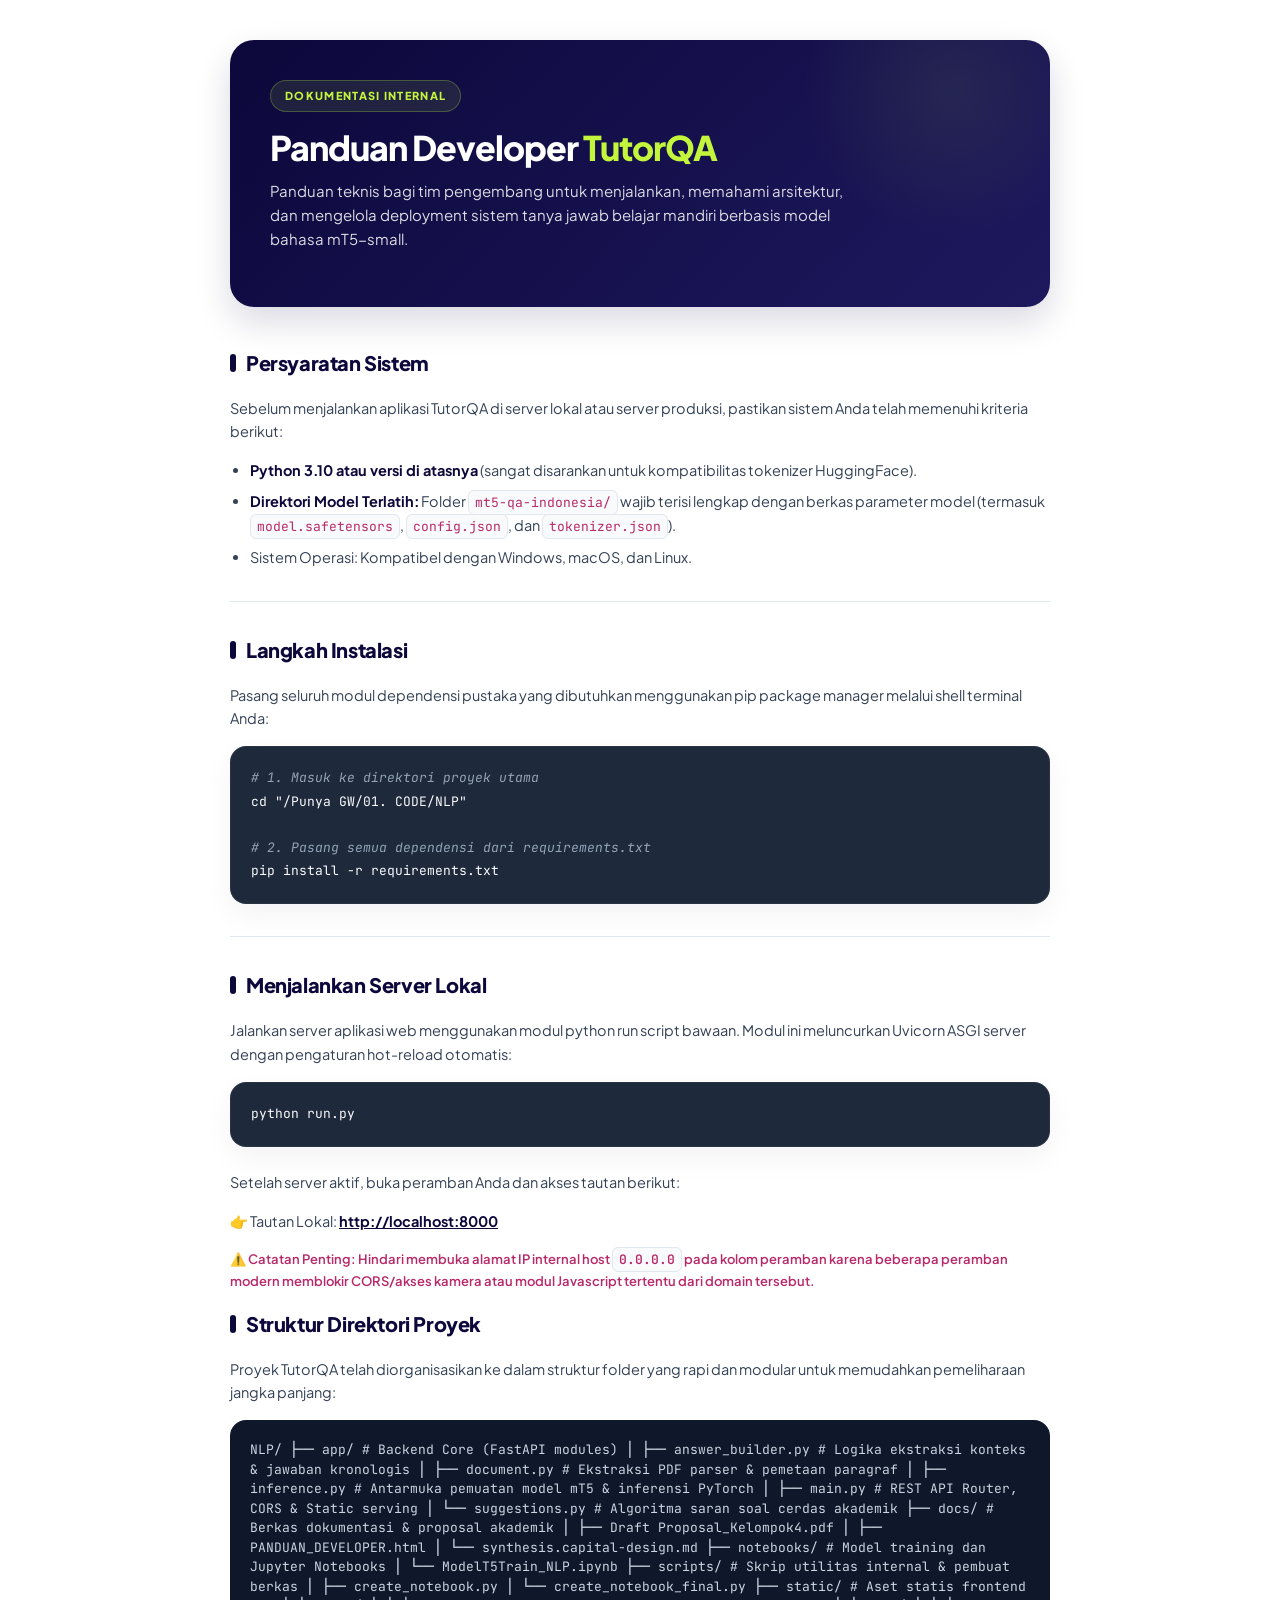
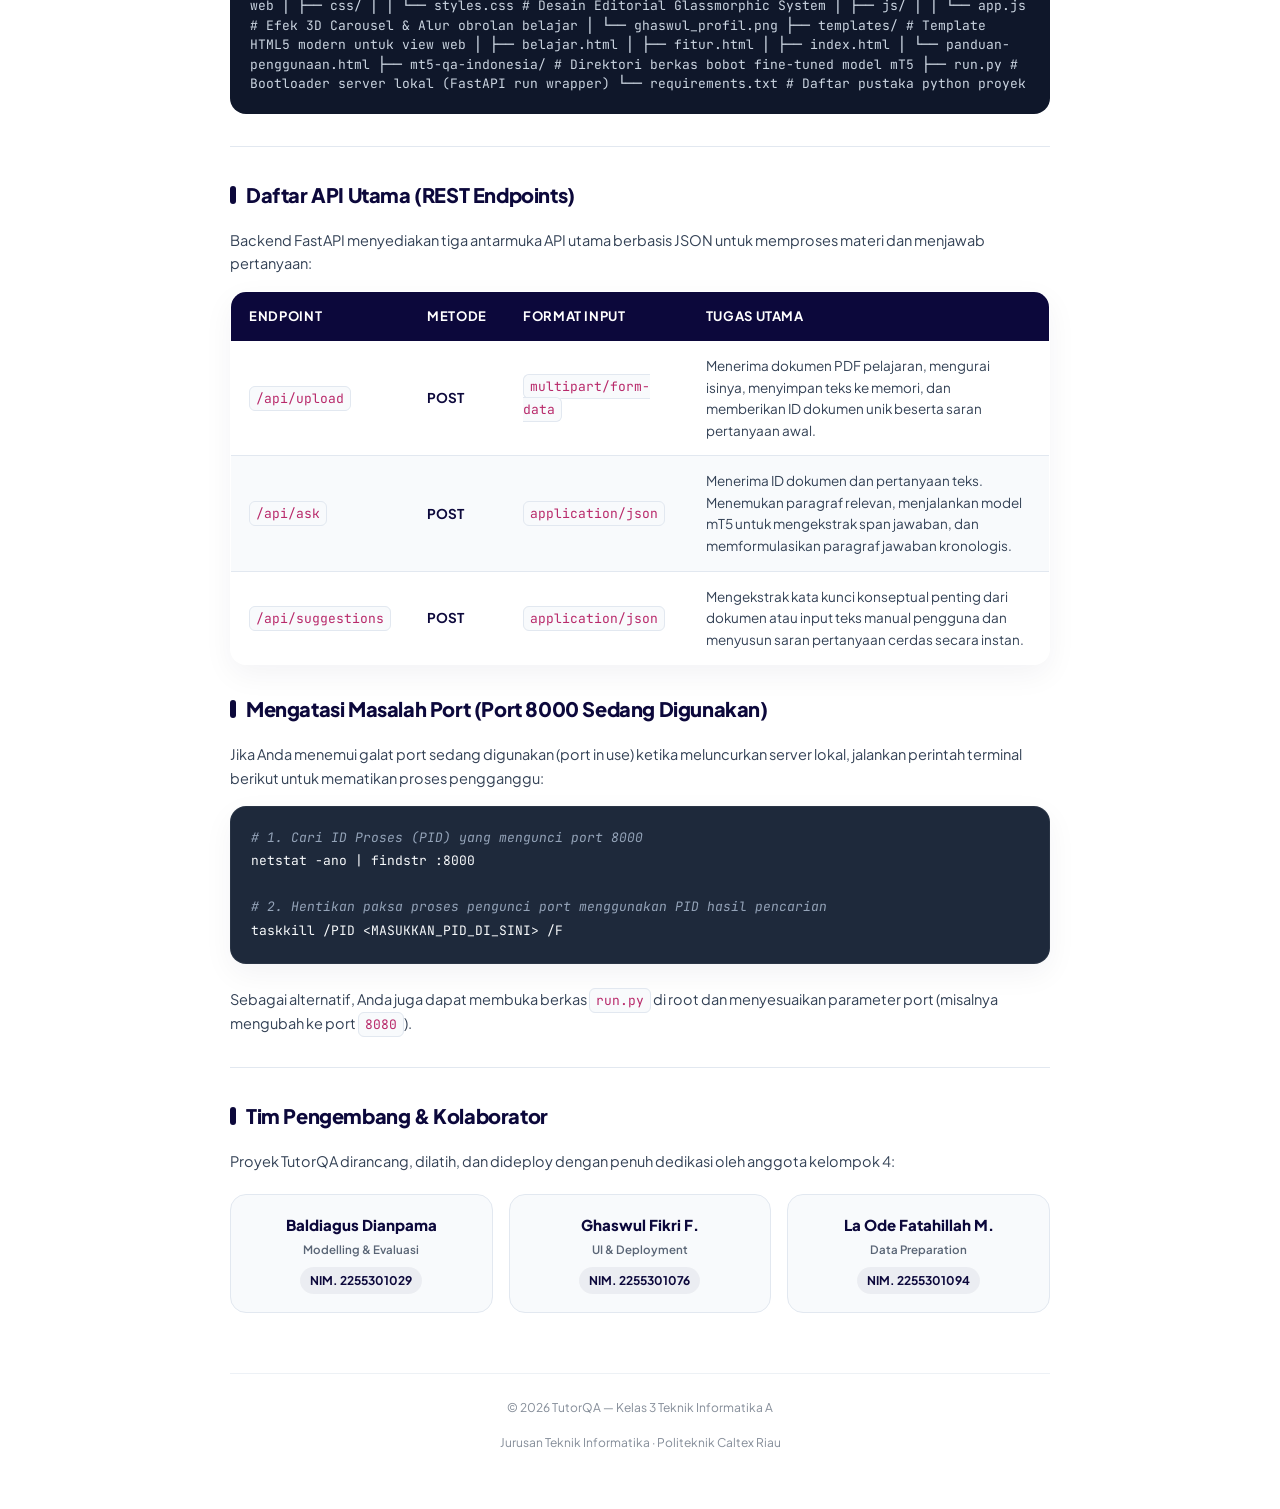
==== docs/PANDUAN_DEVELOPER.html @ b0786485 "Initial commit dengan README dan gitignore baru" ====
<!DOCTYPE html>
<html lang="id">
<head>
  <meta charset="UTF-8">
  <meta name="viewport" content="width=device-width, initial-scale=1.0">
  <title>Panduan Developer — TutorQA</title>
  <link rel="preconnect" href="https://fonts.googleapis.com">
  <link rel="preconnect" href="https://fonts.gstatic.com" crossorigin>
  <link href="https://fonts.googleapis.com/css2?family=Plus+Jakarta+Sans:wght@400;500;600;700;800&family=JetBrains+Mono:wght@400;600&display=swap" rel="stylesheet">
  <style>
    :root {
      --primary: #0c083b;
      --primary-light: #1e195e;
      --accent: #c3f53c;
      --accent-dark: #a1d123;
      --neutral-dark: #1e293b;
      --neutral-light: #f8fafc;
      --border: #e2e8f0;
      --text: #334155;
      --shadow: 0 10px 30px rgba(12, 8, 59, 0.05);
    }

    * {
      box-sizing: border-box;
      margin: 0;
      padding: 0;
    }

    body {
      font-family: 'Plus Jakarta Sans', sans-serif;
      font-size: 14.5px;
      line-height: 1.6;
      color: var(--text);
      background-color: #ffffff;
      padding: 40px;
    }

    .container {
      max-width: 820px;
      margin: 0 auto;
    }

    /* Print-specific layout styling */
    @media print {
      body {
        padding: 0;
        background: #ffffff;
      }
      .page-break {
        page-break-before: always;
      }
      .no-print {
        display: none;
      }
    }

    /* Cover/Header Block */
    .header-card {
      background: linear-gradient(135deg, var(--primary) 0%, var(--primary-light) 100%);
      color: #ffffff;
      padding: 40px;
      border-radius: 24px;
      margin-bottom: 40px;
      box-shadow: 0 15px 35px rgba(12, 8, 59, 0.15);
      position: relative;
      overflow: hidden;
    }

    .header-card::before {
      content: "";
      position: absolute;
      width: 300px;
      height: 300px;
      border-radius: 50%;
      background: radial-gradient(circle, rgba(195, 245, 60, 0.08) 0%, transparent 70%);
      top: -100px;
      right: -50px;
    }

    .badge-dev {
      display: inline-block;
      font-size: 11px;
      font-weight: 800;
      text-transform: uppercase;
      letter-spacing: 0.12em;
      color: var(--accent);
      background: rgba(195, 245, 60, 0.1);
      padding: 6px 14px;
      border-radius: 99px;
      border: 1px solid rgba(195, 245, 60, 0.25);
      margin-bottom: 16px;
    }

    .header-card h1 {
      font-size: 34px;
      font-weight: 800;
      letter-spacing: -0.03em;
      line-height: 1.15;
      margin-bottom: 12px;
    }

    .header-card h1 span {
      color: var(--accent);
    }

    .header-card p {
      font-size: 15px;
      opacity: 0.85;
      max-width: 580px;
    }

    .divider {
      height: 1px;
      background: var(--border);
      margin: 32px 0;
    }

    /* Section Styling */
    h2 {
      font-size: 20px;
      font-weight: 800;
      color: var(--primary);
      margin-bottom: 18px;
      letter-spacing: -0.02em;
      display: flex;
      align-items: center;
      gap: 10px;
    }

    h2::before {
      content: "";
      display: inline-block;
      width: 6px;
      height: 18px;
      border-radius: 3px;
      background-color: var(--primary);
    }

    p {
      margin-bottom: 16px;
    }

    ul, ol {
      margin-bottom: 20px;
      padding-left: 20px;
    }

    li {
      margin-bottom: 8px;
    }

    strong {
      color: var(--primary);
      font-weight: 700;
    }

    /* Code Blocks */
    code {
      font-family: 'JetBrains Mono', monospace;
      font-size: 13px;
      background-color: var(--neutral-light);
      padding: 3px 6px;
      border-radius: 6px;
      color: #b8296a;
      border: 1px solid var(--border);
    }

    pre {
      background-color: var(--neutral-dark);
      color: #f8fafc;
      padding: 20px;
      border-radius: 16px;
      overflow-x: auto;
      margin-bottom: 24px;
      border: 1px solid rgba(255, 255, 255, 0.05);
      box-shadow: var(--shadow);
    }

    pre code {
      background: transparent;
      padding: 0;
      color: inherit;
      border: none;
      font-size: 13px;
    }

    /* Syntax Highlighting helper */
    .keyword { color: #f472b6; }
    .comment { color: #94a3b8; font-style: italic; }
    .string { color: #34d399; }
    .number { color: #fbbf24; }

    /* Tables */
    table {
      width: 100%;
      border-collapse: collapse;
      margin-bottom: 28px;
      box-shadow: var(--shadow);
      border-radius: 16px;
      overflow: hidden;
      border: 1px solid var(--border);
    }

    th, td {
      padding: 14px 18px;
      text-align: left;
    }

    th {
      background-color: var(--primary);
      color: #ffffff;
      font-weight: 700;
      font-size: 13px;
      text-transform: uppercase;
      letter-spacing: 0.05em;
    }

    tr:nth-child(even) td {
      background-color: var(--neutral-light);
    }

    td {
      border-bottom: 1px solid var(--border);
      font-size: 13.5px;
    }

    /* Structure Tree Visualizer */
    .dir-tree {
      font-family: 'JetBrains Mono', monospace;
      font-size: 13px;
      background: #0f172a;
      color: #cbd5e1;
      padding: 20px;
      border-radius: 16px;
      margin-bottom: 24px;
      line-height: 1.5;
    }

    /* Team grid card */
    .team-section {
      display: grid;
      grid-template-columns: repeat(3, 1fr);
      gap: 16px;
      margin-top: 20px;
      margin-bottom: 32px;
    }

    .member-card {
      background: var(--neutral-light);
      border: 1px solid var(--border);
      border-radius: 16px;
      padding: 18px;
      text-align: center;
      transition: transform 0.2s;
    }

    .member-card h3 {
      font-size: 15px;
      font-weight: 800;
      color: var(--primary);
      margin-bottom: 4px;
    }

    .member-card p {
      font-size: 11.5px;
      color: var(--text);
      font-weight: 600;
      margin-bottom: 8px;
      opacity: 0.8;
    }

    .member-card .nim {
      font-size: 12px;
      background: rgba(12, 8, 59, 0.05);
      padding: 4px 10px;
      border-radius: 99px;
      display: inline-block;
      font-weight: 700;
      color: var(--primary);
    }

    .footer {
      text-align: center;
      margin-top: 60px;
      font-size: 12px;
      color: var(--text);
      opacity: 0.6;
      border-top: 1px solid var(--border);
      padding-top: 24px;
    }
  </style>
</head>
<body>

  <div class="container">
    
    <!-- Cover Card -->
    <header class="header-card">
      <span class="badge-dev">Dokumentasi Internal</span>
      <h1>Panduan Developer <span>TutorQA</span></h1>
      <p>Panduan teknis bagi tim pengembang untuk menjalankan, memahami arsitektur, dan mengelola deployment sistem tanya jawab belajar mandiri berbasis model bahasa mT5-small.</p>
    </header>

    <!-- Section 1 -->
    <section>
      <h2>Persyaratan Sistem</h2>
      <p>Sebelum menjalankan aplikasi TutorQA di server lokal atau server produksi, pastikan sistem Anda telah memenuhi kriteria berikut:</p>
      <ul>
        <li><strong>Python 3.10 atau versi di atasnya</strong> (sangat disarankan untuk kompatibilitas tokenizer HuggingFace).</li>
        <li><strong>Direktori Model Terlatih:</strong> Folder <code>mt5-qa-indonesia/</code> wajib terisi lengkap dengan berkas parameter model (termasuk <code>model.safetensors</code>, <code>config.json</code>, dan <code>tokenizer.json</code>).</li>
        <li>Sistem Operasi: Kompatibel dengan Windows, macOS, dan Linux.</li>
      </ul>
    </section>

    <div class="divider"></div>

    <!-- Section 2 -->
    <section>
      <h2>Langkah Instalasi</h2>
      <p>Pasang seluruh modul dependensi pustaka yang dibutuhkan menggunakan pip package manager melalui shell terminal Anda:</p>
      <pre><code><span class="comment"># 1. Masuk ke direktori proyek utama</span>
cd "/Punya GW/01. CODE/NLP"

<span class="comment"># 2. Pasang semua dependensi dari requirements.txt</span>
pip install -r requirements.txt</code></pre>
    </section>

    <div class="divider"></div>

    <!-- Section 3 -->
    <section>
      <h2>Menjalankan Server Lokal</h2>
      <p>Jalankan server aplikasi web menggunakan modul python run script bawaan. Modul ini meluncurkan Uvicorn ASGI server dengan pengaturan hot-reload otomatis:</p>
      <pre><code>python run.py</code></pre>
      <p>Setelah server aktif, buka peramban Anda dan akses tautan berikut:</p>
      <p>👉 Tautan Lokal: <a href="http://localhost:8000" target="_blank" style="color: var(--primary); font-weight: 700; text-decoration: underline;">http://localhost:8000</a></p>
      <p style="font-size: 13px; color: #b8296a; font-weight: 600;">⚠️ Catatan Penting: Hindari membuka alamat IP internal host <code>0.0.0.0</code> pada kolom peramban karena beberapa peramban modern memblokir CORS/akses kamera atau modul Javascript tertentu dari domain tersebut.</p>
    </section>

    <div class="page-break"></div> <!-- Perfect PDF Paging Break -->

    <!-- Section 4 -->
    <section>
      <h2>Struktur Direktori Proyek</h2>
      <p>Proyek TutorQA telah diorganisasikan ke dalam struktur folder yang rapi dan modular untuk memudahkan pemeliharaan jangka panjang:</p>
      
      <div class="dir-tree">
NLP/
├── app/                      # Backend Core (FastAPI modules)
│   ├── answer_builder.py     # Logika ekstraksi konteks & jawaban kronologis
│   ├── document.py           # Ekstraksi PDF parser & pemetaan paragraf
│   ├── inference.py          # Antarmuka pemuatan model mT5 & inferensi PyTorch
│   ├── main.py               # REST API Router, CORS & Static serving
│   └── suggestions.py        # Algoritma saran soal cerdas akademik
├── docs/                     # Berkas dokumentasi & proposal akademik
│   ├── Draft Proposal_Kelompok4.pdf
│   ├── PANDUAN_DEVELOPER.html
│   └── synthesis.capital-design.md
├── notebooks/                # Model training dan Jupyter Notebooks
│   └── ModelT5Train_NLP.ipynb
├── scripts/                  # Skrip utilitas internal & pembuat berkas
│   ├── create_notebook.py
│   └── create_notebook_final.py
├── static/                   # Aset statis frontend web
│   ├── css/
│   │   └── styles.css        # Desain Editorial Glassmorphic System
│   ├── js/
│   │   └── app.js            # Efek 3D Carousel & Alur obrolan belajar
│   └── ghaswul_profil.png
├── templates/                # Template HTML5 modern untuk view web
│   ├── belajar.html
│   ├── fitur.html
│   ├── index.html
│   └── panduan-penggunaan.html
├── mt5-qa-indonesia/          # Direktori berkas bobot fine-tuned model mT5
├── run.py                    # Bootloader server lokal (FastAPI run wrapper)
└── requirements.txt          # Daftar pustaka python proyek
      </div>
    </section>

    <div class="divider"></div>

    <!-- Section 5 -->
    <section>
      <h2>Daftar API Utama (REST Endpoints)</h2>
      <p>Backend FastAPI menyediakan tiga antarmuka API utama berbasis JSON untuk memproses materi dan menjawab pertanyaan:</p>
      
      <table>
        <thead>
          <tr>
            <th>Endpoint</th>
            <th>Metode</th>
            <th>Format Input</th>
            <th>Tugas Utama</th>
          </tr>
        </thead>
        <tbody>
          <tr>
            <td><code>/api/upload</code></td>
            <td><strong>POST</strong></td>
            <td><code>multipart/form-data</code></td>
            <td>Menerima dokumen PDF pelajaran, mengurai isinya, menyimpan teks ke memori, dan memberikan ID dokumen unik beserta saran pertanyaan awal.</td>
          </tr>
          <tr>
            <td><code>/api/ask</code></td>
            <td><strong>POST</strong></td>
            <td><code>application/json</code></td>
            <td>Menerima ID dokumen dan pertanyaan teks. Menemukan paragraf relevan, menjalankan model mT5 untuk mengekstrak span jawaban, dan memformulasikan paragraf jawaban kronologis.</td>
          </tr>
          <tr>
            <td><code>/api/suggestions</code></td>
            <td><strong>POST</strong></td>
            <td><code>application/json</code></td>
            <td>Mengekstrak kata kunci konseptual penting dari dokumen atau input teks manual pengguna dan menyusun saran pertanyaan cerdas secara instan.</td>
          </tr>
        </tbody>
      </table>
    </section>

    <div class="page-break"></div>

    <!-- Section 6 -->
    <section>
      <h2>Mengatasi Masalah Port (Port 8000 Sedang Digunakan)</h2>
      <p>Jika Anda menemui galat port sedang digunakan (port in use) ketika meluncurkan server lokal, jalankan perintah terminal berikut untuk mematikan proses pengganggu:</p>
      
      <pre><code><span class="comment"># 1. Cari ID Proses (PID) yang mengunci port 8000</span>
netstat -ano | findstr :8000

<span class="comment"># 2. Hentikan paksa proses pengunci port menggunakan PID hasil pencarian</span>
taskkill /PID &lt;MASUKKAN_PID_DI_SINI&gt; /F</code></pre>
      <p>Sebagai alternatif, Anda juga dapat membuka berkas <code>run.py</code> di root dan menyesuaikan parameter port (misalnya mengubah ke port <code>8080</code>).</p>
    </section>

    <div class="divider"></div>

    <!-- Section 7 -->
    <section>
      <h2>Tim Pengembang & Kolaborator</h2>
      <p>Proyek TutorQA dirancang, dilatih, dan dideploy dengan penuh dedikasi oleh anggota kelompok 4:</p>
      
      <div class="team-section">
        <div class="member-card">
          <h3>Baldiagus Dianpama</h3>
          <p>Modelling & Evaluasi</p>
          <span class="nim">NIM. 2255301029</span>
        </div>
        <div class="member-card">
          <h3>Ghaswul Fikri F.</h3>
          <p>UI & Deployment</p>
          <span class="nim">NIM. 2255301076</span>
        </div>
        <div class="member-card">
          <h3>La Ode Fatahillah M.</h3>
          <p>Data Preparation</p>
          <span class="nim">NIM. 2255301094</span>
        </div>
      </div>
    </section>

    <footer class="footer">
      <p>© 2026 TutorQA — Kelas 3 Teknik Informatika A</p>
      <p>Jurusan Teknik Informatika · Politeknik Caltex Riau</p>
    </footer>

  </div>

</body>
</html>
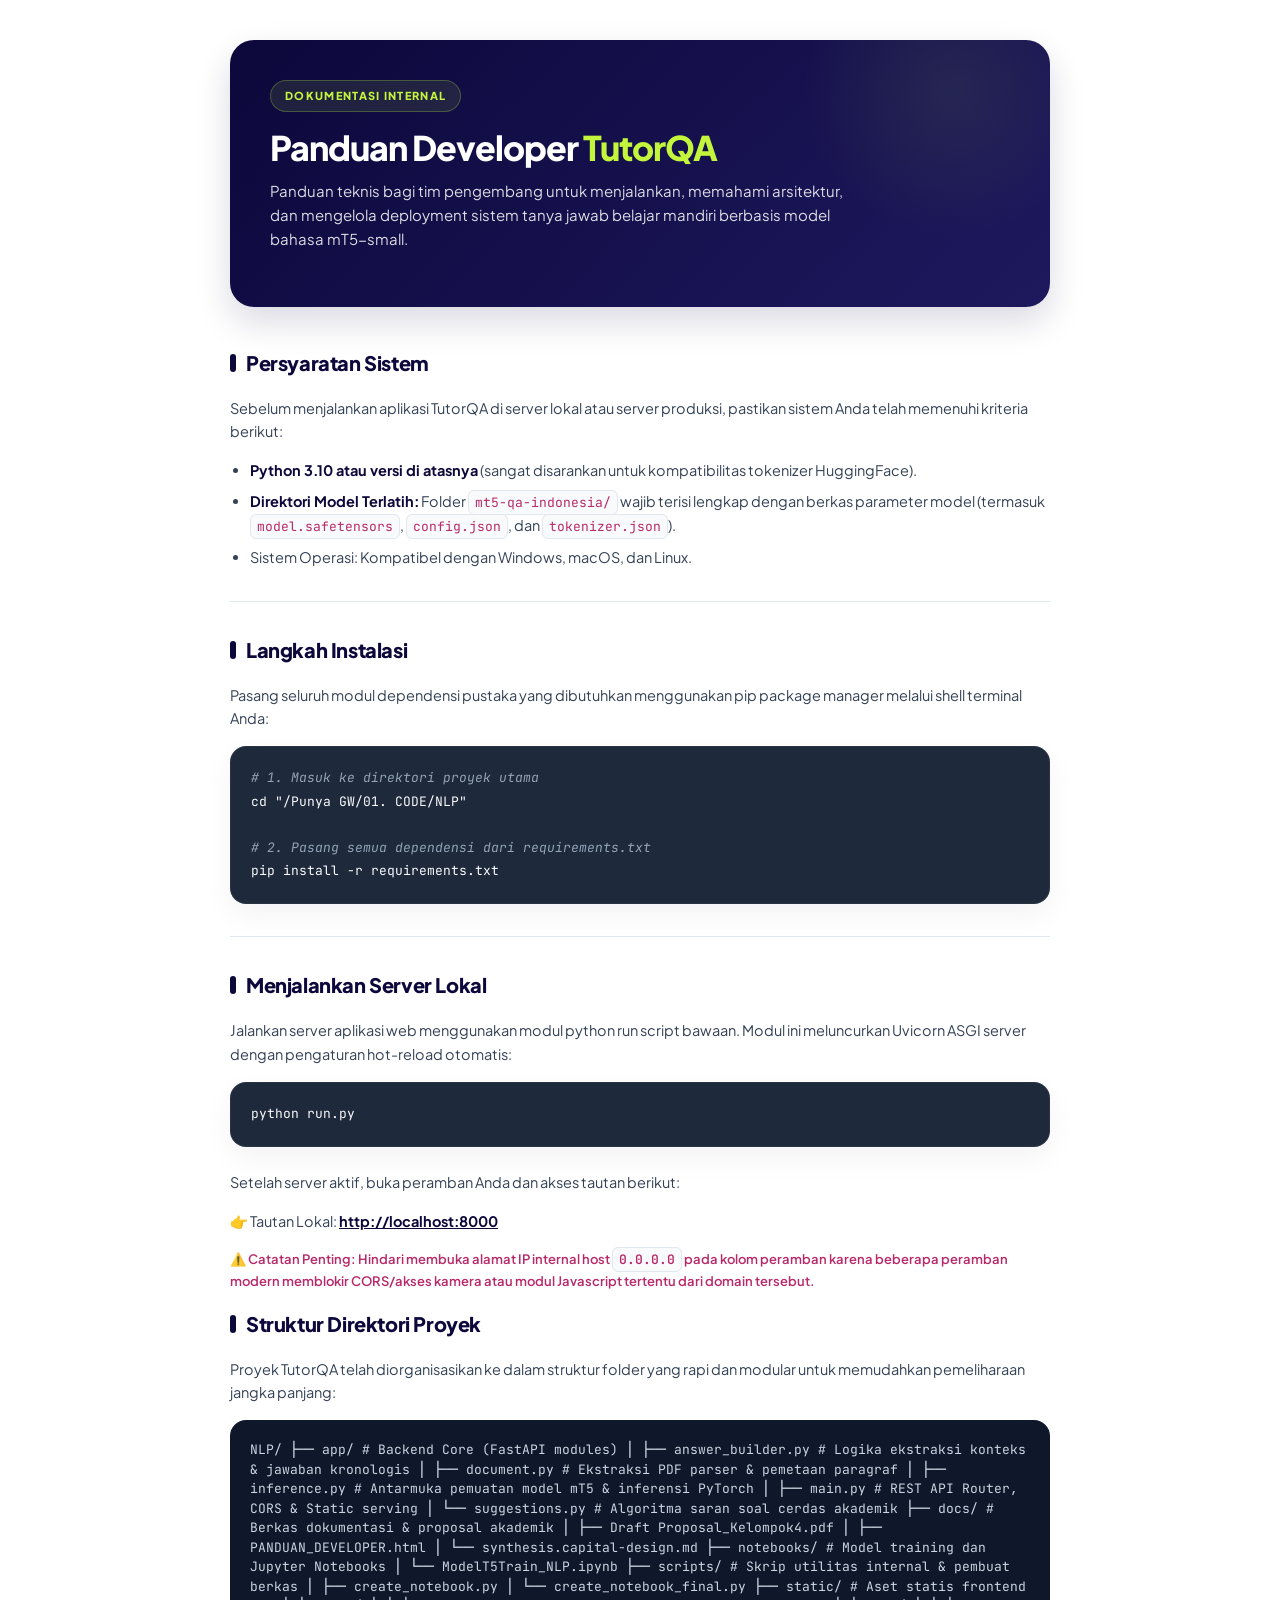
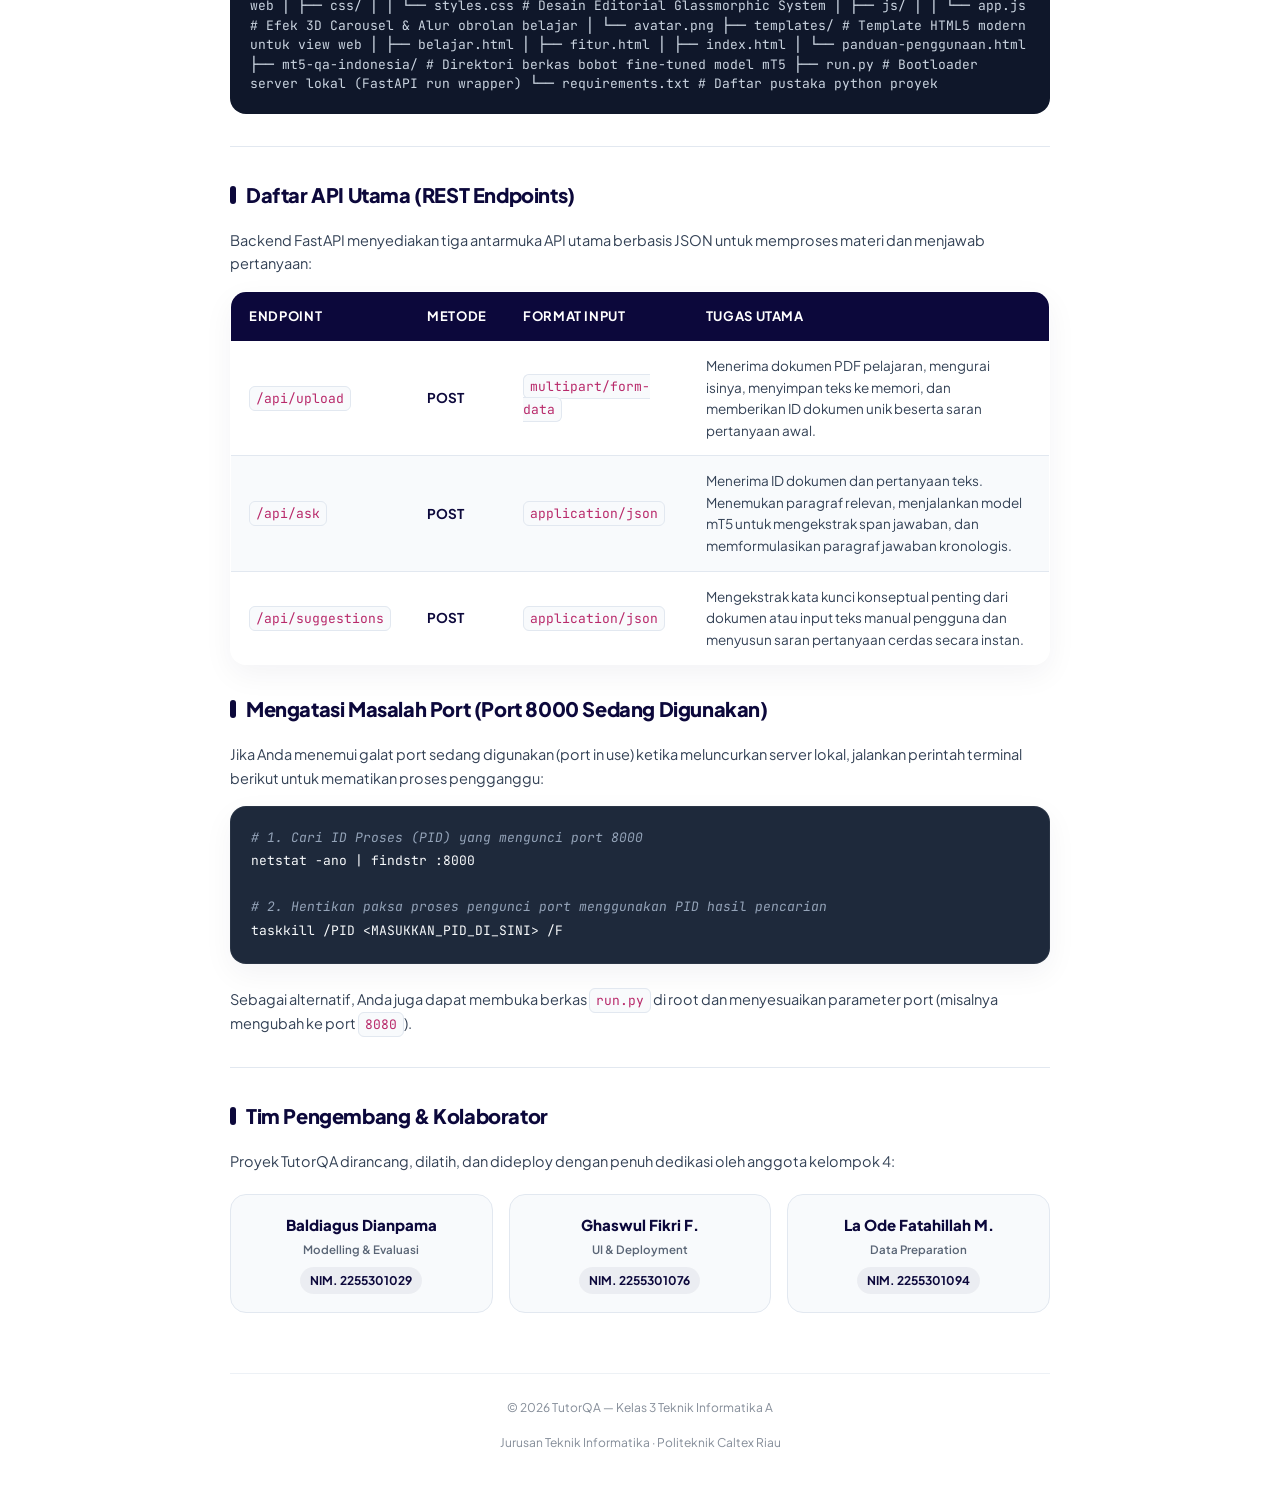
==== commit 66e79160: "Ganti ghaswul_profil.png dengan generic avatar.png dan perbarui referensinya" ====
--- a/docs/PANDUAN_DEVELOPER.html
+++ b/docs/PANDUAN_DEVELOPER.html
@@ -366,7 +366,7 @@
 │   │   └── styles.css        # Desain Editorial Glassmorphic System
 │   ├── js/
 │   │   └── app.js            # Efek 3D Carousel & Alur obrolan belajar
-│   └── ghaswul_profil.png
+│   └── avatar.png
 ├── templates/                # Template HTML5 modern untuk view web
 │   ├── belajar.html
 │   ├── fitur.html
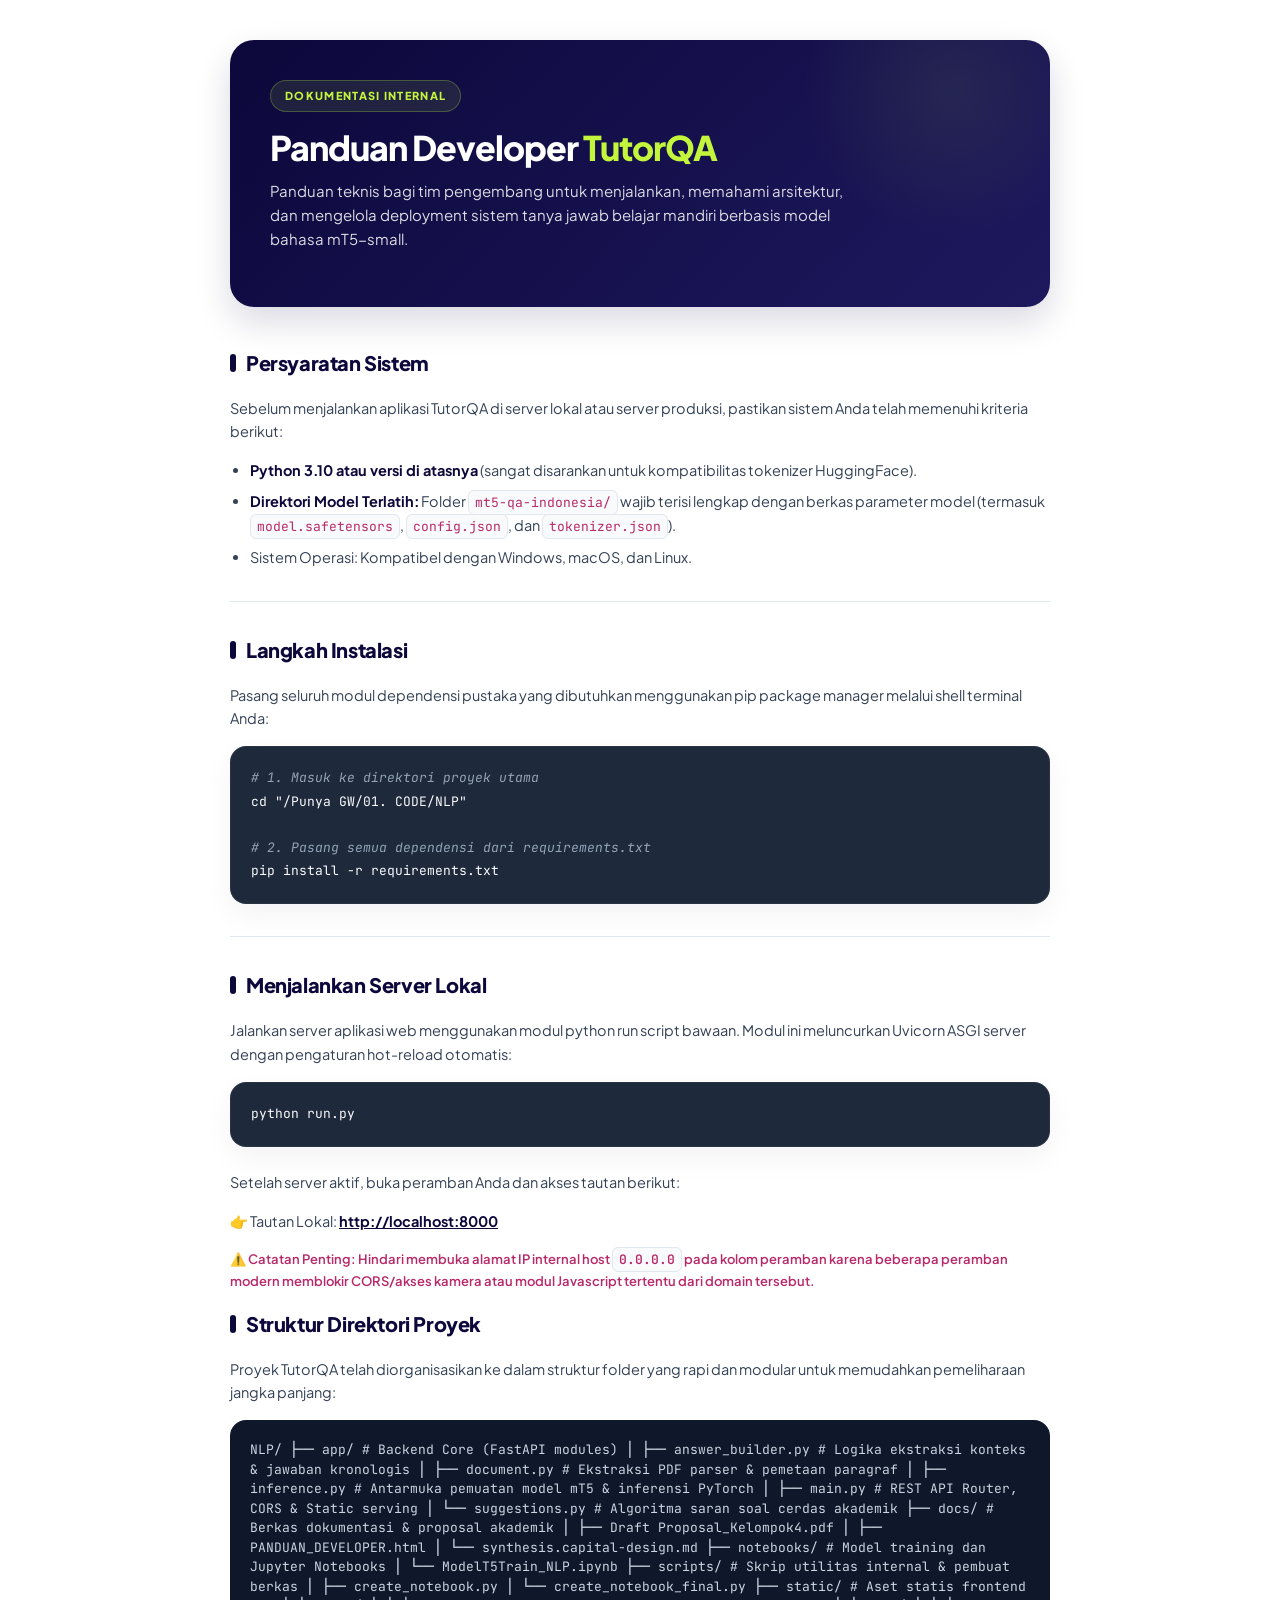
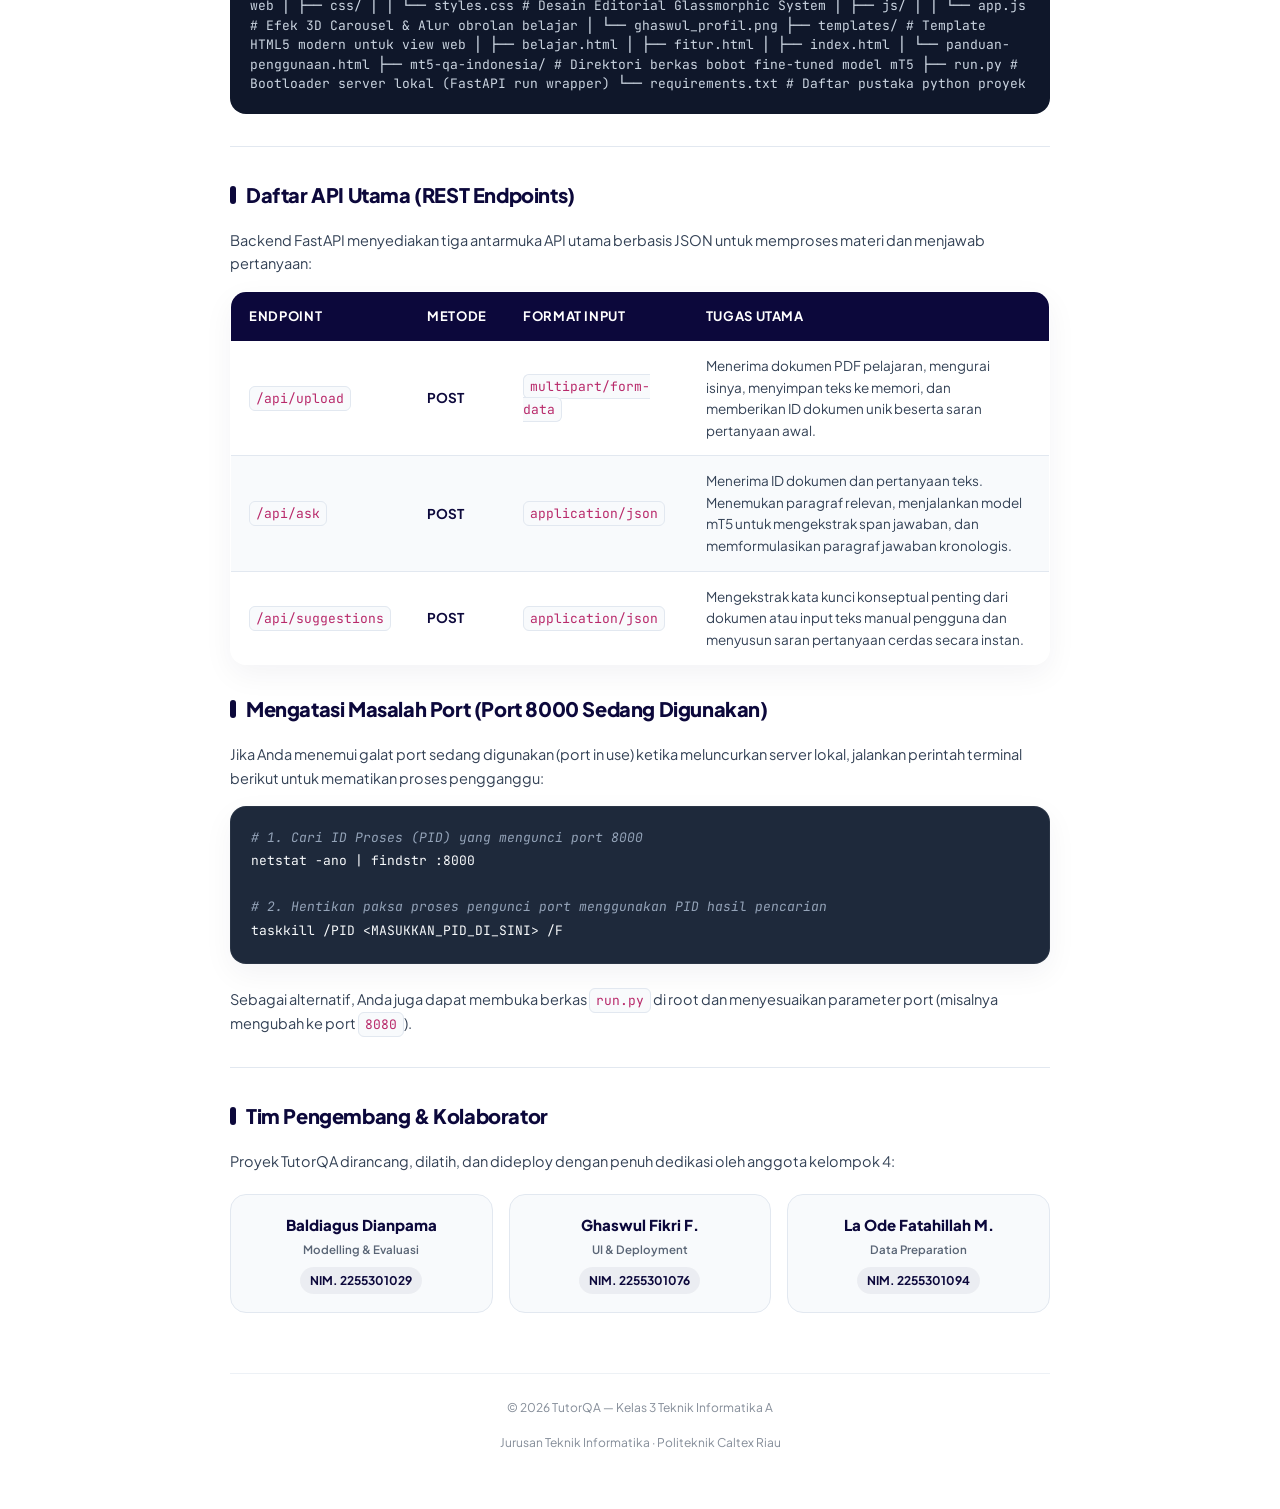
==== commit 6965d2bf: "Ignore ghaswul_profil.png secara lokal dan kembalikan referensinya ke file lokal di index.html" ====
--- a/docs/PANDUAN_DEVELOPER.html
+++ b/docs/PANDUAN_DEVELOPER.html
@@ -366,7 +366,7 @@
 │   │   └── styles.css        # Desain Editorial Glassmorphic System
 │   ├── js/
 │   │   └── app.js            # Efek 3D Carousel & Alur obrolan belajar
-│   └── avatar.png
+│   └── ghaswul_profil.png
 ├── templates/                # Template HTML5 modern untuk view web
 │   ├── belajar.html
 │   ├── fitur.html
